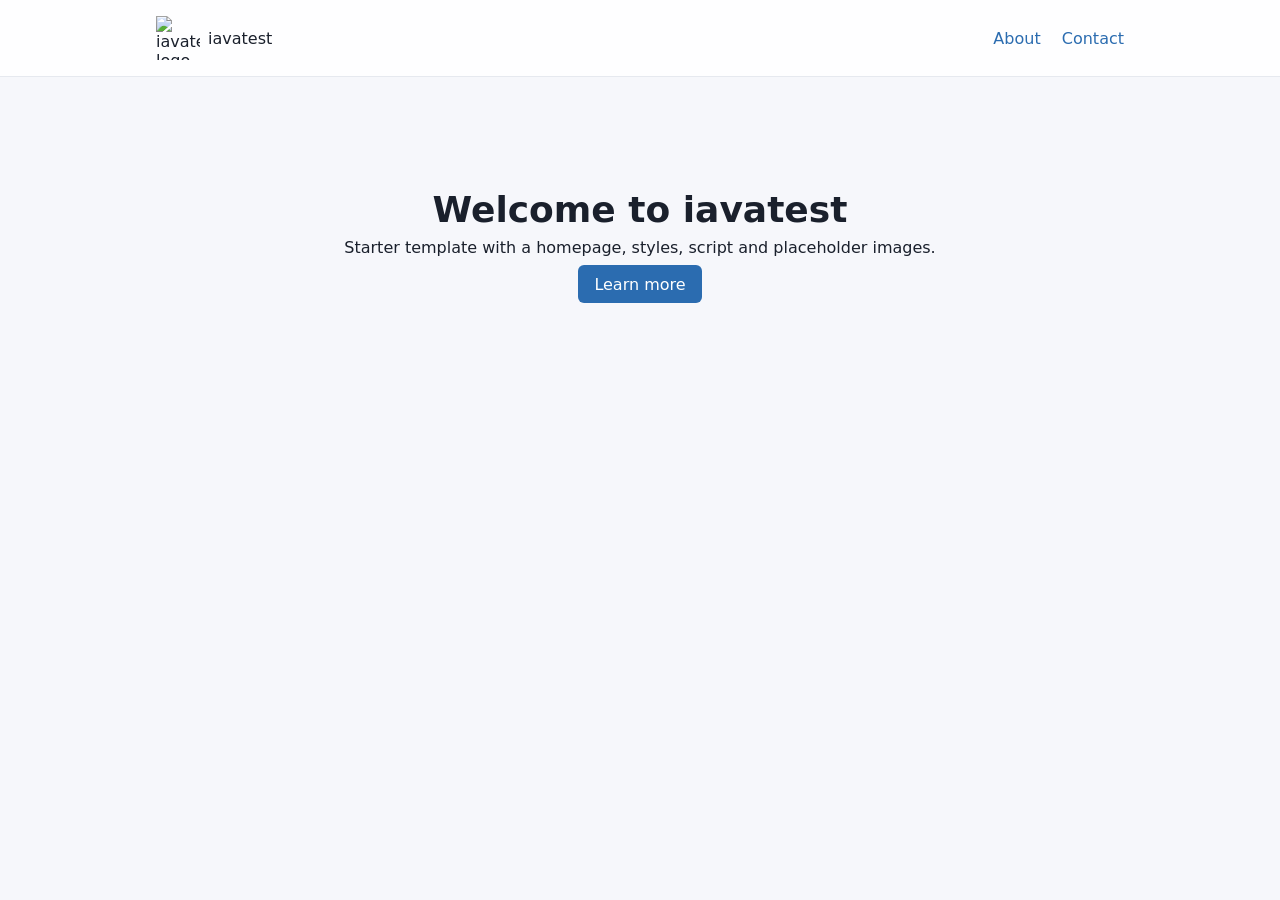
==== iavatest/index.html @ f5b203dc "first commit primer commit, para calar" ====
<!doctype html>
<html lang="en">
<head>
  <meta charset="utf-8" />
  <meta name="viewport" content="width=device-width,initial-scale=1" />
  <title>iavatest - Home</title>
  <link rel="stylesheet" href="styles.css">
</head>
<body>
  <header class="site-header">
    <div class="container">
      <a href="index.html" class="brand">
        <img src="images/logo.png" alt="iavatest logo" id="logo">
        <span>iavatest</span>
      </a>
      <nav class="nav">
        <a href="other-pages/about.html">About</a>
        <a href="other-pages/contact.html">Contact</a>
      </nav>
    </div>
  </header>

  <main class="hero">
    <div class="container">
      <h1>Welcome to iavatest</h1>
      <p>Starter template with a homepage, styles, script and placeholder images.</p>
      <p><a class="btn" href="other-pages/about.html">Learn more</a></p>
    </div>
  </main>

  <script src="script.js"></script>
</body>
</html>
---- iavatest/styles.css ----
:root{
  --bg:#f6f7fb;
  --accent:#2b6cb0;
  --text:#1a202c;
}
*{box-sizing:border-box}
body{
  margin:0;
  font-family:system-ui,-apple-system,Segoe UI,Roboto,"Helvetica Neue",Arial;
  color:var(--text);
  background: url('images/background.jpg') center/cover no-repeat, var(--bg);
  min-height:100vh;
}
.container{max-width:1000px;margin:0 auto;padding:1rem}
.site-header{background:rgba(255,255,255,0.85);backdrop-filter:blur(4px);border-bottom:1px solid #e6e9ef}
.site-header .container{display:flex;align-items:center;justify-content:space-between}
.brand{display:flex;align-items:center;gap:.5rem;text-decoration:none;color:inherit}
.brand img{height:44px;width:44px;object-fit:contain}
.nav a{margin-left:1rem;text-decoration:none;color:var(--accent)}
.hero{padding:6rem 0;text-align:center}
.hero h1{font-size:2.25rem;margin:0 0 .5rem}
.hero p{margin:.5rem 0}
.btn{display:inline-block;background:var(--accent);color:white;padding:.6rem 1rem;border-radius:6px;text-decoration:none}
footer{padding:2rem 0;text-align:center;color:#6b7280}
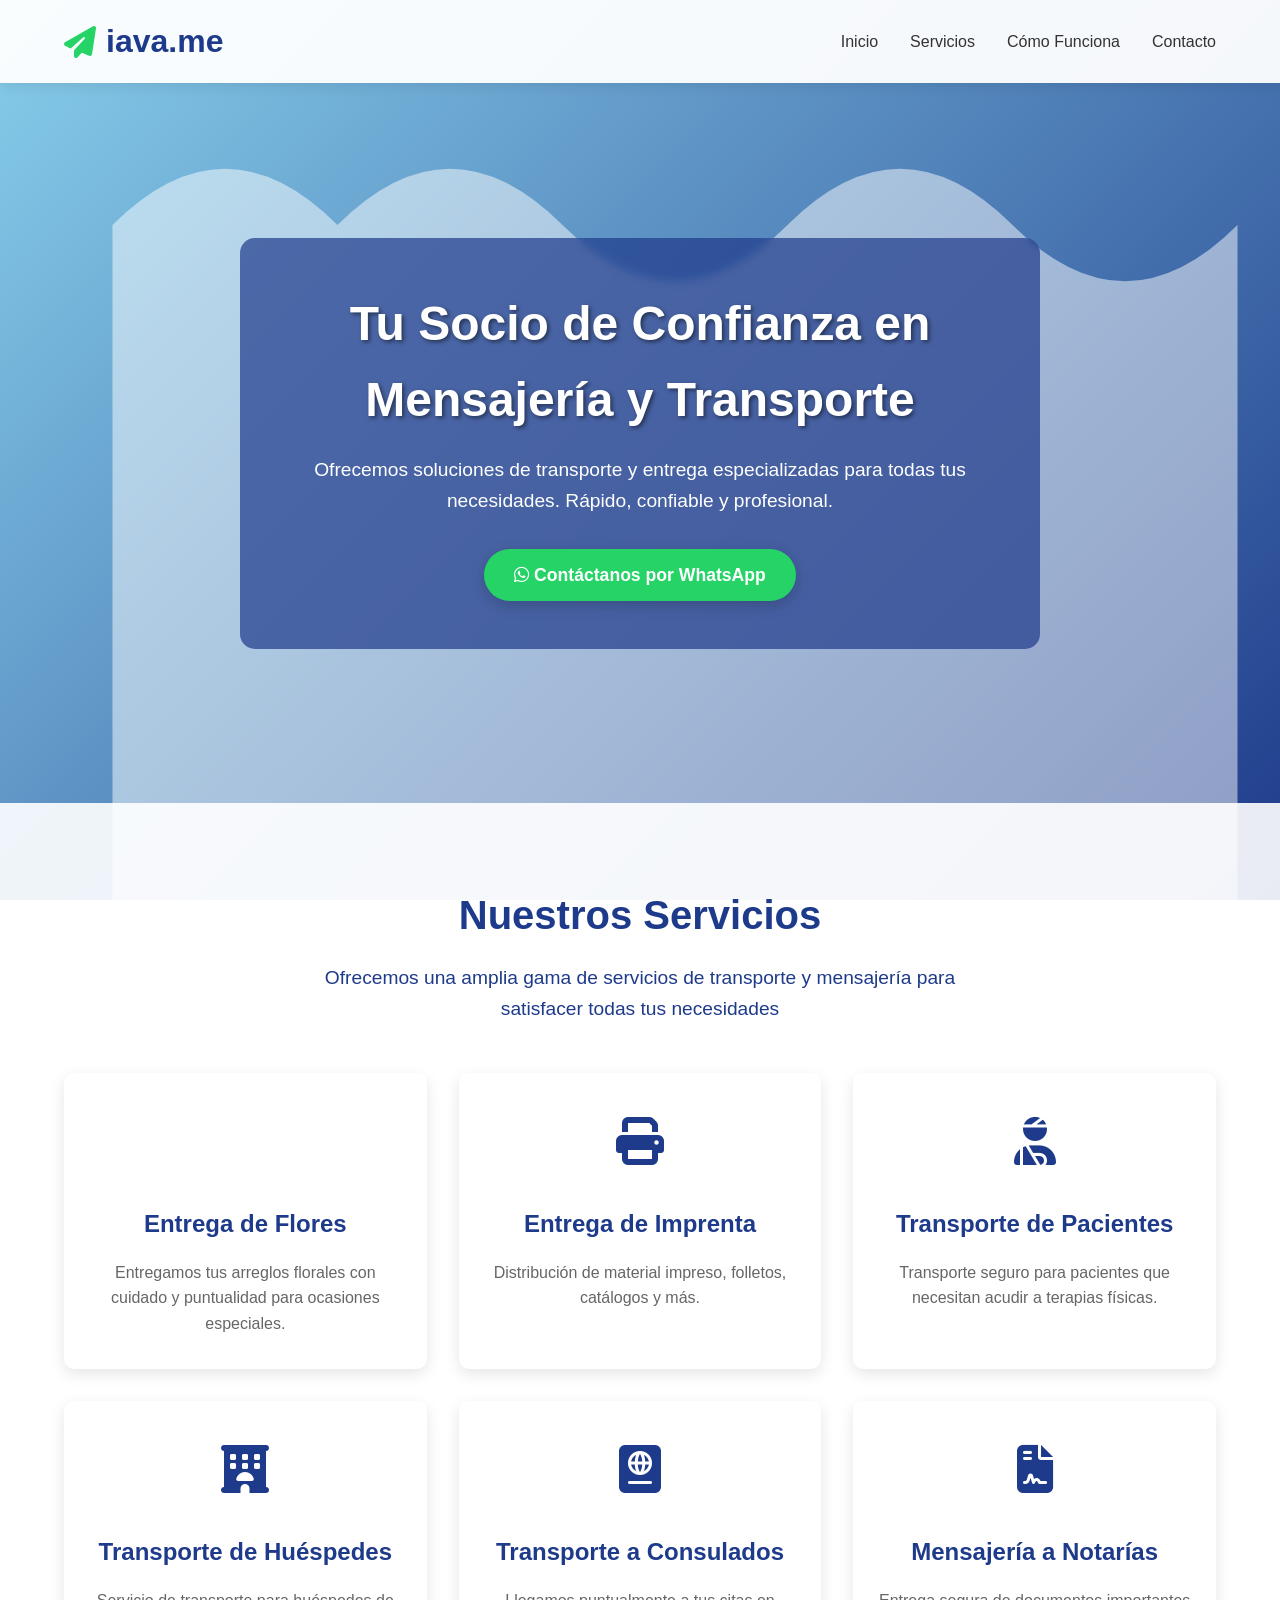
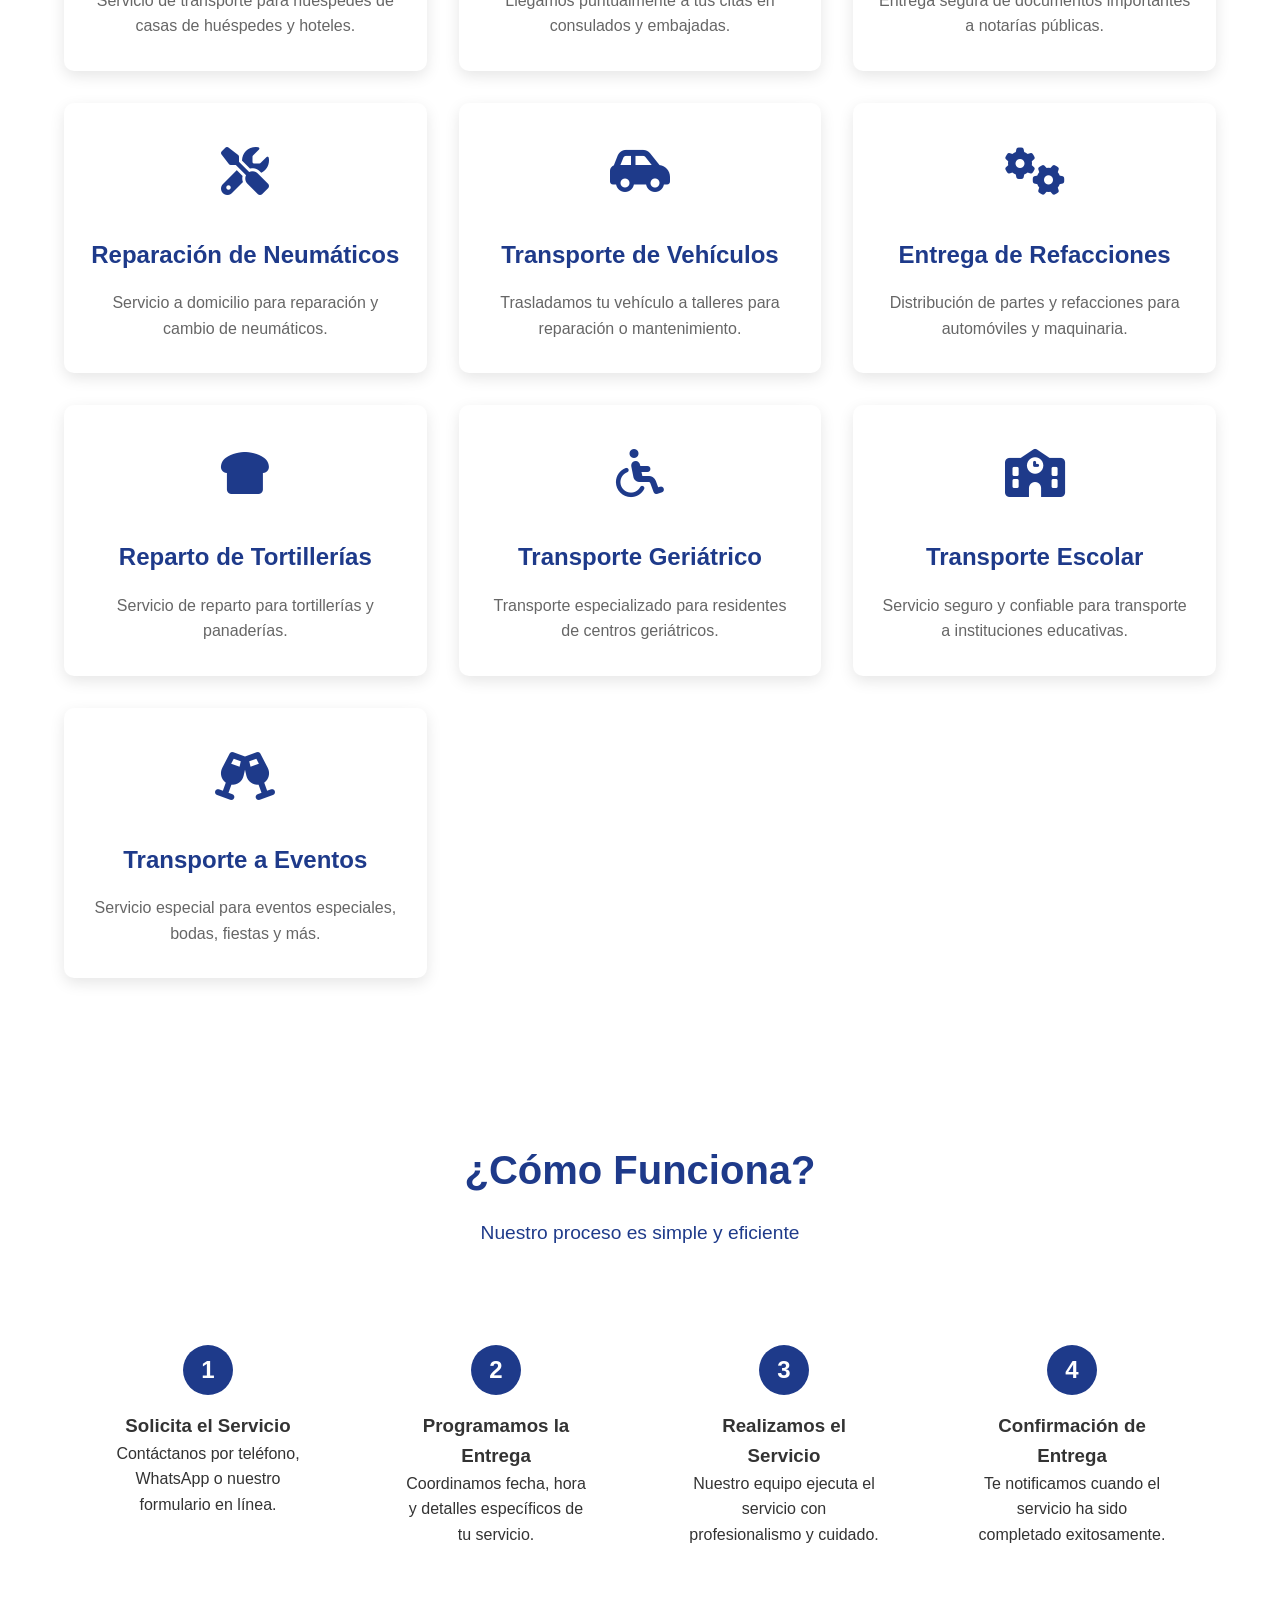
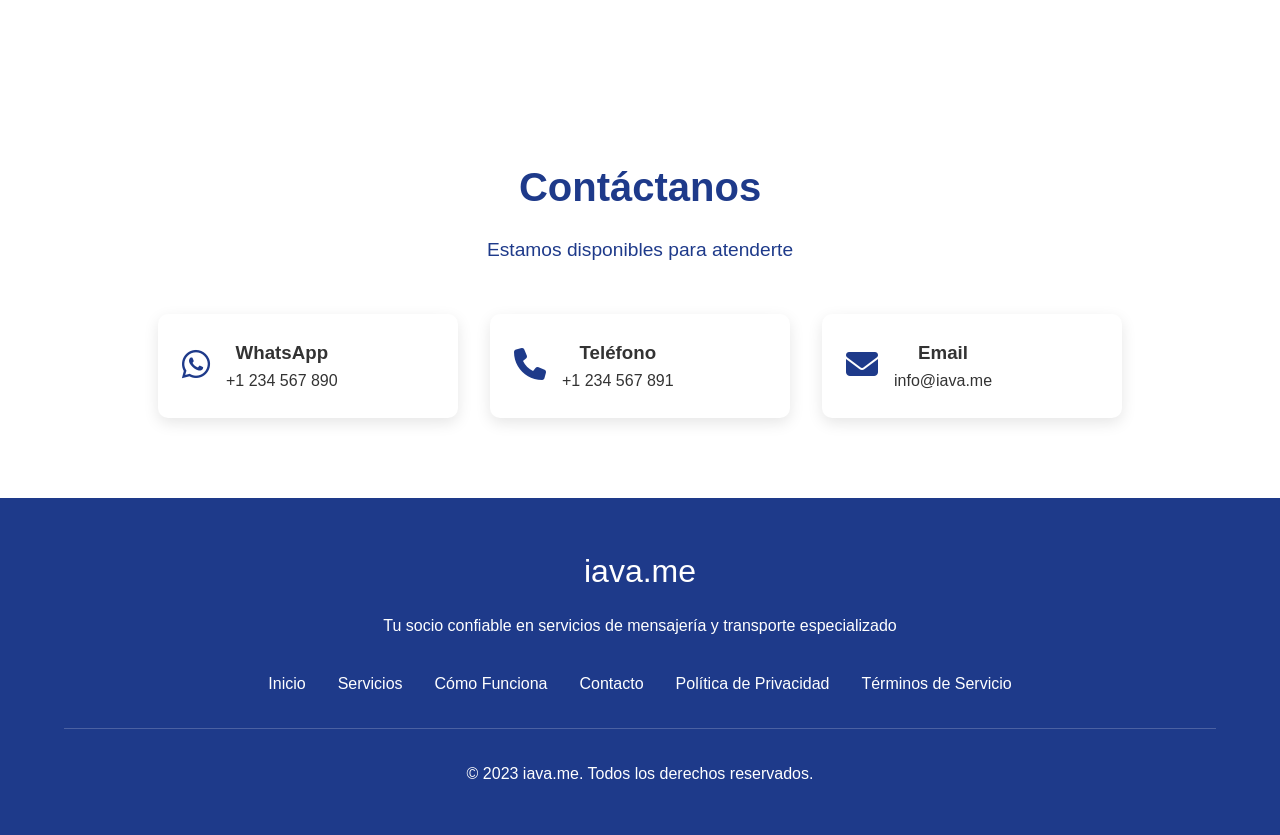
==== commit 579ae27c: "this commit adds the basic files for the aiva test proyect  Please enter the commit message for your" ====
--- a/iavatest/index.html
+++ b/iavatest/index.html
@@ -1,33 +1,697 @@
-<!doctype html>
-<html lang="en">
+<!DOCTYPE html>
+<html lang="es">
 <head>
-  <meta charset="utf-8" />
-  <meta name="viewport" content="width=device-width,initial-scale=1" />
-  <title>iavatest - Home</title>
-  <link rel="stylesheet" href="styles.css">
+    <meta charset="UTF-8">
+    <meta name="viewport" content="width=device-width, initial-scale=1.0">
+    <title>iava.me - Servicios de Mensajería y Transporte Especializado</title>
+    <link rel="stylesheet" href="https://cdnjs.cloudflare.com/ajax/libs/font-awesome/6.4.0/css/all.min.css">
+    <style>
+        /* Variables CSS */
+        :root {
+            --sky-blue: #87CEEB;
+            --deep-blue: #1E3A8A;
+            --cloud-white: #FFFFFF;
+            --text-primary: #333333;
+            --accent-green: #25D366;
+            --accent-yellow: #FFD700;
+            --accent-red: #FF6B6B;
+        }
+
+        /* Reset y estilos base */
+        * {
+            margin: 0;
+            padding: 0;
+            box-sizing: border-box;
+            font-family: 'Segoe UI', Tahoma, Geneva, Verdana, sans-serif;
+        }
+
+        body {
+            color: var(--text-primary);
+            line-height: 1.6;
+            overflow-x: hidden;
+        }
+
+        /* Fondo animado */
+        .background-container {
+            position: fixed;
+            top: 0;
+            left: 0;
+            width: 100%;
+            height: 100vh;
+            z-index: -1;
+            overflow: hidden;
+        }
+
+        .sky-gradient {
+            position: absolute;
+            width: 100%;
+            height: 100%;
+            background: linear-gradient(135deg, var(--sky-blue) 0%, var(--deep-blue) 100%);
+            animation: skyShift 20s ease-in-out infinite alternate;
+        }
+
+        .clouds-layer {
+            position: absolute;
+            width: 200%;
+            height: 100%;
+            background-image: url('data:image/svg+xml;utf8,<svg xmlns="http://www.w3.org/2000/svg" viewBox="0 0 1200 800" opacity="0.7"><path fill="white" d="M300,200 Q400,100 500,200 T700,200 Q800,100 900,200 T1100,200 L1100,800 L100,800 L100,200 Q200,100 300,200 Z"/></svg>');
+            background-size: contain;
+            opacity: 0.7;
+            animation: cloudMove 60s linear infinite;
+        }
+
+        .motion-elements::before {
+            content: "✈";
+            position: absolute;
+            font-size: 120px;
+            top: 20%;
+            left: -200px;
+            opacity: 0.3;
+            animation: planeFly 25s linear infinite;
+        }
+
+        .motion-elements::after {
+            content: "🚗";
+            position: absolute;
+            font-size: 80px;
+            bottom: 30%;
+            right: -150px;
+            opacity: 0.2;
+            animation: carDrive 30s linear infinite;
+        }
+
+        /* Animaciones */
+        @keyframes skyShift {
+            0% { background-position: 0% 50%; }
+            100% { background-position: 100% 50%; }
+        }
+
+        @keyframes cloudMove {
+            0% { transform: translateX(0); }
+            100% { transform: translateX(-50%); }
+        }
+
+        @keyframes planeFly {
+            0% { transform: translateX(0) translateY(0) rotate(0deg); }
+            50% { transform: translateX(100vw) translateY(-20px) rotate(5deg); }
+            100% { transform: translateX(200vw) translateY(0) rotate(0deg); }
+        }
+
+        @keyframes carDrive {
+            0% { transform: translateX(0) translateY(0); }
+            100% { transform: translateX(-200vw) translateY(-20px); }
+        }
+
+        /* Header y navegación */
+        header {
+            background: rgba(255, 255, 255, 0.95);
+            box-shadow: 0 2px 15px rgba(0, 0, 0, 0.1);
+            position: sticky;
+            top: 0;
+            z-index: 1000;
+        }
+
+        .navbar {
+            display: flex;
+            justify-content: space-between;
+            align-items: center;
+            padding: 1rem 5%;
+            max-width: 1400px;
+            margin: 0 auto;
+        }
+
+        .logo {
+            font-size: 2rem;
+            font-weight: 700;
+            color: var(--deep-blue);
+            display: flex;
+            align-items: center;
+        }
+
+        .logo i {
+            margin-right: 10px;
+            color: var(--accent-green);
+        }
+
+        .nav-menu {
+            display: flex;
+            list-style: none;
+        }
+
+        .nav-menu li {
+            margin-left: 2rem;
+        }
+
+        .nav-menu a {
+            text-decoration: none;
+            color: var(--text-primary);
+            font-weight: 500;
+            transition: color 0.3s;
+        }
+
+        .nav-menu a:hover {
+            color: var(--deep-blue);
+        }
+
+        .menu-toggle {
+            display: none;
+            font-size: 1.5rem;
+            cursor: pointer;
+        }
+
+        /* Hero Section */
+        .hero {
+            height: 80vh;
+            display: flex;
+            align-items: center;
+            justify-content: center;
+            text-align: center;
+            color: white;
+            padding: 0 5%;
+            position: relative;
+        }
+
+        .hero-content {
+            max-width: 800px;
+            background: rgba(30, 58, 138, 0.7);
+            padding: 3rem;
+            border-radius: 15px;
+            backdrop-filter: blur(5px);
+        }
+
+        .hero h1 {
+            font-size: 3rem;
+            margin-bottom: 1rem;
+            text-shadow: 2px 2px 4px rgba(0, 0, 0, 0.5);
+        }
+
+        .hero p {
+            font-size: 1.2rem;
+            margin-bottom: 2rem;
+        }
+
+        .cta-button {
+            display: inline-block;
+            background: var(--accent-green);
+            color: white;
+            padding: 12px 30px;
+            border-radius: 50px;
+            text-decoration: none;
+            font-weight: 600;
+            font-size: 1.1rem;
+            transition: all 0.3s;
+            box-shadow: 0 4px 15px rgba(0, 0, 0, 0.2);
+        }
+
+        .cta-button:hover {
+            background: #1da851;
+            transform: translateY(-3px);
+            box-shadow: 0 6px 20px rgba(0, 0, 0, 0.3);
+        }
+
+        /* Sección de servicios */
+        .services {
+            padding: 5rem 5%;
+            background: rgba(255, 255, 255, 0.9);
+        }
+
+        .section-title {
+            text-align: center;
+            margin-bottom: 3rem;
+            color: var(--deep-blue);
+        }
+
+        .section-title h2 {
+            font-size: 2.5rem;
+            margin-bottom: 1rem;
+        }
+
+        .section-title p {
+            font-size: 1.2rem;
+            max-width: 700px;
+            margin: 0 auto;
+        }
+
+        .services-grid {
+            display: grid;
+            grid-template-columns: repeat(auto-fit, minmax(300px, 1fr));
+            gap: 2rem;
+            max-width: 1400px;
+            margin: 0 auto;
+        }
+
+        .service-card {
+            background: white;
+            border-radius: 10px;
+            overflow: hidden;
+            box-shadow: 0 5px 15px rgba(0, 0, 0, 0.1);
+            transition: transform 0.3s, box-shadow 0.3s;
+            text-align: center;
+            padding: 2rem 1.5rem;
+        }
+
+        .service-card:hover {
+            transform: translateY(-10px);
+            box-shadow: 0 15px 30px rgba(0, 0, 0, 0.15);
+        }
+
+        .service-icon {
+            font-size: 3rem;
+            margin-bottom: 1.5rem;
+            color: var(--deep-blue);
+        }
+
+        .service-card h3 {
+            font-size: 1.5rem;
+            margin-bottom: 1rem;
+            color: var(--deep-blue);
+        }
+
+        .service-card p {
+            color: #666;
+        }
+
+        /* Sección de cómo funciona */
+        .how-it-works {
+            padding: 5rem 5%;
+            background: rgba(255, 255, 255, 0.95);
+            text-align: center;
+        }
+
+        .steps {
+            display: flex;
+            justify-content: space-around;
+            flex-wrap: wrap;
+            max-width: 1200px;
+            margin: 3rem auto 0;
+        }
+
+        .step {
+            flex: 1;
+            min-width: 250px;
+            margin: 1rem;
+            padding: 2rem;
+        }
+
+        .step-number {
+            display: inline-block;
+            width: 50px;
+            height: 50px;
+            background: var(--deep-blue);
+            color: white;
+            border-radius: 50%;
+            line-height: 50px;
+            font-size: 1.5rem;
+            font-weight: bold;
+            margin-bottom: 1rem;
+        }
+
+        /* Sección de contacto */
+        .contact {
+            padding: 5rem 5%;
+            background: rgba(255, 255, 255, 0.9);
+            text-align: center;
+        }
+
+        .contact-info {
+            display: flex;
+            justify-content: center;
+            flex-wrap: wrap;
+            gap: 2rem;
+            margin-top: 2rem;
+        }
+
+        .contact-item {
+            display: flex;
+            align-items: center;
+            background: white;
+            padding: 1.5rem;
+            border-radius: 10px;
+            box-shadow: 0 5px 15px rgba(0, 0, 0, 0.1);
+            min-width: 300px;
+        }
+
+        .contact-icon {
+            font-size: 2rem;
+            margin-right: 1rem;
+            color: var(--deep-blue);
+        }
+
+        /* Footer */
+        footer {
+            background: var(--deep-blue);
+            color: white;
+            padding: 3rem 5%;
+            text-align: center;
+        }
+
+        .footer-content {
+            max-width: 1400px;
+            margin: 0 auto;
+        }
+
+        .footer-logo {
+            font-size: 2rem;
+            margin-bottom: 1rem;
+        }
+
+        .footer-links {
+            display: flex;
+            justify-content: center;
+            flex-wrap: wrap;
+            margin: 2rem 0;
+        }
+
+        .footer-links a {
+            color: white;
+            margin: 0 1rem;
+            text-decoration: none;
+        }
+
+        .footer-links a:hover {
+            text-decoration: underline;
+        }
+
+        .copyright {
+            margin-top: 2rem;
+            padding-top: 2rem;
+            border-top: 1px solid rgba(255, 255, 255, 0.2);
+        }
+
+        /* Responsive */
+        @media (max-width: 768px) {
+            .menu-toggle {
+                display: block;
+            }
+
+            .nav-menu {
+                position: fixed;
+                top: 70px;
+                left: -100%;
+                background: white;
+                width: 100%;
+                flex-direction: column;
+                text-align: center;
+                transition: 0.3s;
+                box-shadow: 0 10px 15px rgba(0, 0, 0, 0.1);
+                padding: 2rem 0;
+            }
+
+            .nav-menu.active {
+                left: 0;
+            }
+
+            .nav-menu li {
+                margin: 1rem 0;
+            }
+
+            .hero h1 {
+                font-size: 2rem;
+            }
+
+            .hero p {
+                font-size: 1rem;
+            }
+
+            .motion-elements::before,
+            .motion-elements::after {
+                display: none;
+            }
+
+            .clouds-layer {
+                animation-duration: 120s;
+            }
+        }
+    </style>
 </head>
 <body>
-  <header class="site-header">
-    <div class="container">
-      <a href="index.html" class="brand">
-        <img src="images/logo.png" alt="iavatest logo" id="logo">
-        <span>iavatest</span>
-      </a>
-      <nav class="nav">
-        <a href="other-pages/about.html">About</a>
-        <a href="other-pages/contact.html">Contact</a>
-      </nav>
+    <!-- Fondo animado -->
+    <div class="background-container">
+        <div class="sky-gradient"></div>
+        <div class="clouds-layer"></div>
+        <div class="motion-elements"></div>
     </div>
-  </header>
-
-  <main class="hero">
-    <div class="container">
-      <h1>Welcome to iavatest</h1>
-      <p>Starter template with a homepage, styles, script and placeholder images.</p>
-      <p><a class="btn" href="other-pages/about.html">Learn more</a></p>
-    </div>
-  </main>
-
-  <script src="script.js"></script>
+
+    <!-- Header -->
+    <header>
+        <nav class="navbar">
+            <div class="logo">
+                <i class="fas fa-paper-plane"></i>
+                iava.me
+            </div>
+            <div class="menu-toggle" id="menuToggle">
+                <i class="fas fa-bars"></i>
+            </div>
+            <ul class="nav-menu" id="navMenu">
+                <li><a href="#inicio">Inicio</a></li>
+                <li><a href="#servicios">Servicios</a></li>
+                <li><a href="#como-funciona">Cómo Funciona</a></li>
+                <li><a href="#contacto">Contacto</a></li>
+            </ul>
+        </nav>
+    </header>
+
+    <!-- Hero Section -->
+    <section class="hero" id="inicio">
+        <div class="hero-content">
+            <h1>Tu Socio de Confianza en Mensajería y Transporte</h1>
+            <p>Ofrecemos soluciones de transporte y entrega especializadas para todas tus necesidades. Rápido, confiable y profesional.</p>
+            <a href="https://wa.me/1234567890?text=Hola,%20me%20interesan%20sus%20servicios" class="cta-button" target="_blank">
+                <i class="fab fa-whatsapp"></i> Contáctanos por WhatsApp
+            </a>
+        </div>
+    </section>
+
+    <!-- Servicios -->
+    <section class="services" id="servicios">
+        <div class="section-title">
+            <h2>Nuestros Servicios</h2>
+            <p>Ofrecemos una amplia gama de servicios de transporte y mensajería para satisfacer todas tus necesidades</p>
+        </div>
+        <div class="services-grid">
+            <!-- Servicios listados -->
+            <div class="service-card">
+                <div class="service-icon">
+                    <i class="fas fa-flower"></i>
+                </div>
+                <h3>Entrega de Flores</h3>
+                <p>Entregamos tus arreglos florales con cuidado y puntualidad para ocasiones especiales.</p>
+            </div>
+            
+            <div class="service-card">
+                <div class="service-icon">
+                    <i class="fas fa-print"></i>
+                </div>
+                <h3>Entrega de Imprenta</h3>
+                <p>Distribución de material impreso, folletos, catálogos y más.</p>
+            </div>
+            
+            <div class="service-card">
+                <div class="service-icon">
+                    <i class="fas fa-user-injured"></i>
+                </div>
+                <h3>Transporte de Pacientes</h3>
+                <p>Transporte seguro para pacientes que necesitan acudir a terapias físicas.</p>
+            </div>
+            
+            <div class="service-card">
+                <div class="service-icon">
+                    <i class="fas fa-hotel"></i>
+                </div>
+                <h3>Transporte de Huéspedes</h3>
+                <p>Servicio de transporte para huéspedes de casas de huéspedes y hoteles.</p>
+            </div>
+            
+            <div class="service-card">
+                <div class="service-icon">
+                    <i class="fas fa-passport"></i>
+                </div>
+                <h3>Transporte a Consulados</h3>
+                <p>Llegamos puntualmente a tus citas en consulados y embajadas.</p>
+            </div>
+            
+            <div class="service-card">
+                <div class="service-icon">
+                    <i class="fas fa-file-contract"></i>
+                </div>
+                <h3>Mensajería a Notarías</h3>
+                <p>Entrega segura de documentos importantes a notarías públicas.</p>
+            </div>
+            
+            <div class="service-card">
+                <div class="service-icon">
+                    <i class="fas fa-tools"></i>
+                </div>
+                <h3>Reparación de Neumáticos</h3>
+                <p>Servicio a domicilio para reparación y cambio de neumáticos.</p>
+            </div>
+            
+            <div class="service-card">
+                <div class="service-icon">
+                    <i class="fas fa-car-side"></i>
+                </div>
+                <h3>Transporte de Vehículos</h3>
+                <p>Trasladamos tu vehículo a talleres para reparación o mantenimiento.</p>
+            </div>
+            
+            <div class="service-card">
+                <div class="service-icon">
+                    <i class="fas fa-cogs"></i>
+                </div>
+                <h3>Entrega de Refacciones</h3>
+                <p>Distribución de partes y refacciones para automóviles y maquinaria.</p>
+            </div>
+            
+            <div class="service-card">
+                <div class="service-icon">
+                    <i class="fas fa-bread-slice"></i>
+                </div>
+                <h3>Reparto de Tortillerías</h3>
+                <p>Servicio de reparto para tortillerías y panaderías.</p>
+            </div>
+            
+            <div class="service-card">
+                <div class="service-icon">
+                    <i class="fas fa-wheelchair"></i>
+                </div>
+                <h3>Transporte Geriátrico</h3>
+                <p>Transporte especializado para residentes de centros geriátricos.</p>
+            </div>
+            
+            <div class="service-card">
+                <div class="service-icon">
+                    <i class="fas fa-school"></i>
+                </div>
+                <h3>Transporte Escolar</h3>
+                <p>Servicio seguro y confiable para transporte a instituciones educativas.</p>
+            </div>
+            
+            <div class="service-card">
+                <div class="service-icon">
+                    <i class="fas fa-glass-cheers"></i>
+                </div>
+                <h3>Transporte a Eventos</h3>
+                <p>Servicio especial para eventos especiales, bodas, fiestas y más.</p>
+            </div>
+        </div>
+    </section>
+
+    <!-- Cómo funciona -->
+    <section class="how-it-works" id="como-funciona">
+        <div class="section-title">
+            <h2>¿Cómo Funciona?</h2>
+            <p>Nuestro proceso es simple y eficiente</p>
+        </div>
+        <div class="steps">
+            <div class="step">
+                <div class="step-number">1</div>
+                <h3>Solicita el Servicio</h3>
+                <p>Contáctanos por teléfono, WhatsApp o nuestro formulario en línea.</p>
+            </div>
+            <div class="step">
+                <div class="step-number">2</div>
+                <h3>Programamos la Entrega</h3>
+                <p>Coordinamos fecha, hora y detalles específicos de tu servicio.</p>
+            </div>
+            <div class="step">
+                <div class="step-number">3</div>
+                <h3>Realizamos el Servicio</h3>
+                <p>Nuestro equipo ejecuta el servicio con profesionalismo y cuidado.</p>
+            </div>
+            <div class="step">
+                <div class="step-number">4</div>
+                <h3>Confirmación de Entrega</h3>
+                <p>Te notificamos cuando el servicio ha sido completado exitosamente.</p>
+            </div>
+        </div>
+    </section>
+
+    <!-- Contacto -->
+    <section class="contact" id="contacto">
+        <div class="section-title">
+            <h2>Contáctanos</h2>
+            <p>Estamos disponibles para atenderte</p>
+        </div>
+        <div class="contact-info">
+            <div class="contact-item">
+                <div class="contact-icon">
+                    <i class="fab fa-whatsapp"></i>
+                </div>
+                <div>
+                    <h3>WhatsApp</h3>
+                    <p>+1 234 567 890</p>
+                </div>
+            </div>
+            <div class="contact-item">
+                <div class="contact-icon">
+                    <i class="fas fa-phone"></i>
+                </div>
+                <div>
+                    <h3>Teléfono</h3>
+                    <p>+1 234 567 891</p>
+                </div>
+            </div>
+            <div class="contact-item">
+                <div class="contact-icon">
+                    <i class="fas fa-envelope"></i>
+                </div>
+                <div>
+                    <h3>Email</h3>
+                    <p>info@iava.me</p>
+                </div>
+            </div>
+        </div>
+    </section>
+
+    <!-- Footer -->
+    <footer>
+        <div class="footer-content">
+            <div class="footer-logo">iava.me</div>
+            <p>Tu socio confiable en servicios de mensajería y transporte especializado</p>
+            <div class="footer-links">
+                <a href="#inicio">Inicio</a>
+                <a href="#servicios">Servicios</a>
+                <a href="#como-funciona">Cómo Funciona</a>
+                <a href="#contacto">Contacto</a>
+                <a href="#">Política de Privacidad</a>
+                <a href="#">Términos de Servicio</a>
+            </div>
+            <div class="copyright">
+                <p>&copy; 2023 iava.me. Todos los derechos reservados.</p>
+            </div>
+        </div>
+    </footer>
+
+    <script>
+        // Menú móvil
+        document.getElementById('menuToggle').addEventListener('click', function() {
+            document.getElementById('navMenu').classList.toggle('active');
+        });
+
+        // Cerrar menú al hacer clic en un enlace
+        document.querySelectorAll('.nav-menu a').forEach(link => {
+            link.addEventListener('click', () => {
+                document.getElementById('navMenu').classList.remove('active');
+            });
+        });
+
+        // Animación de scroll suave
+        document.querySelectorAll('a[href^="#"]').forEach(anchor => {
+            anchor.addEventListener('click', function (e) {
+                e.preventDefault();
+                
+                const targetId = this.getAttribute('href');
+                if(targetId === '#') return;
+                
+                const targetElement = document.querySelector(targetId);
+                if(targetElement) {
+                    window.scrollTo({
+                        top: targetElement.offsetTop - 80,
+                        behavior: 'smooth'
+                    });
+                }
+            });
+        });
+    </script>
 </body>
-</html>
+</html>
